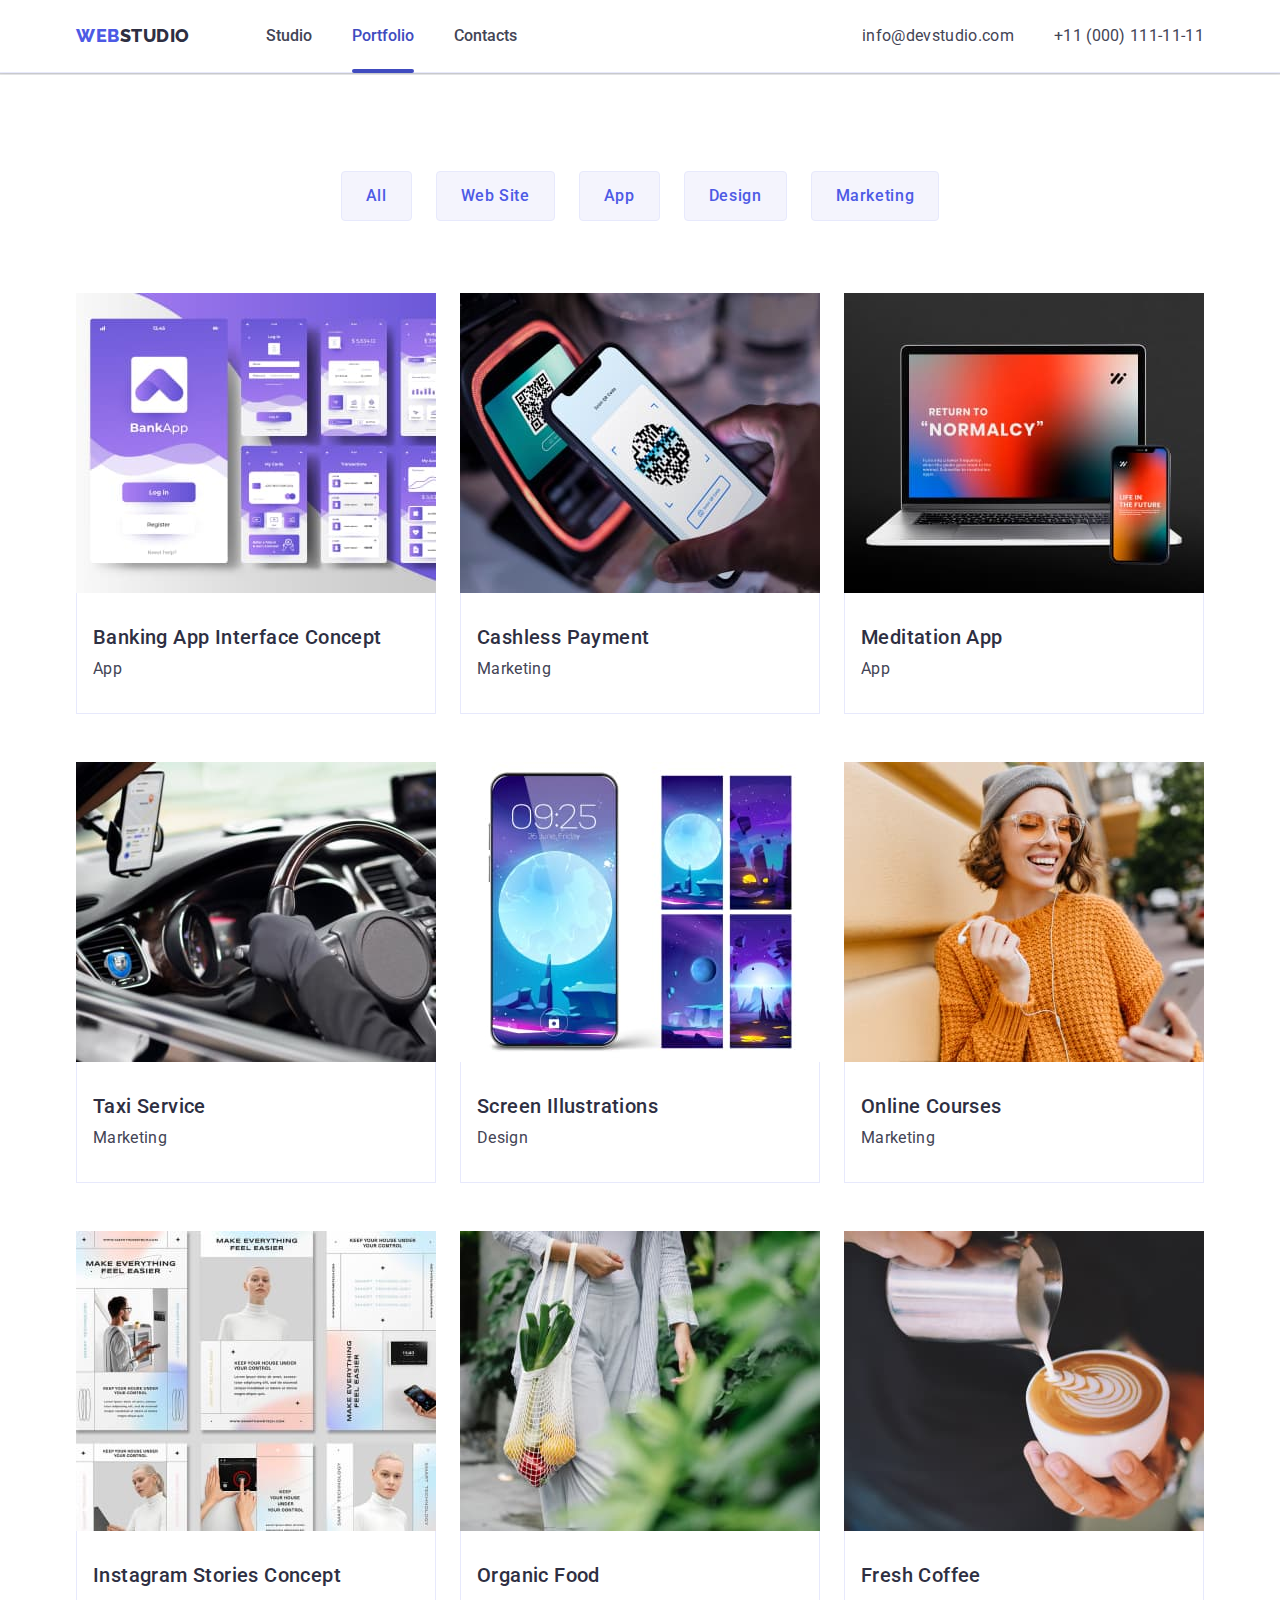
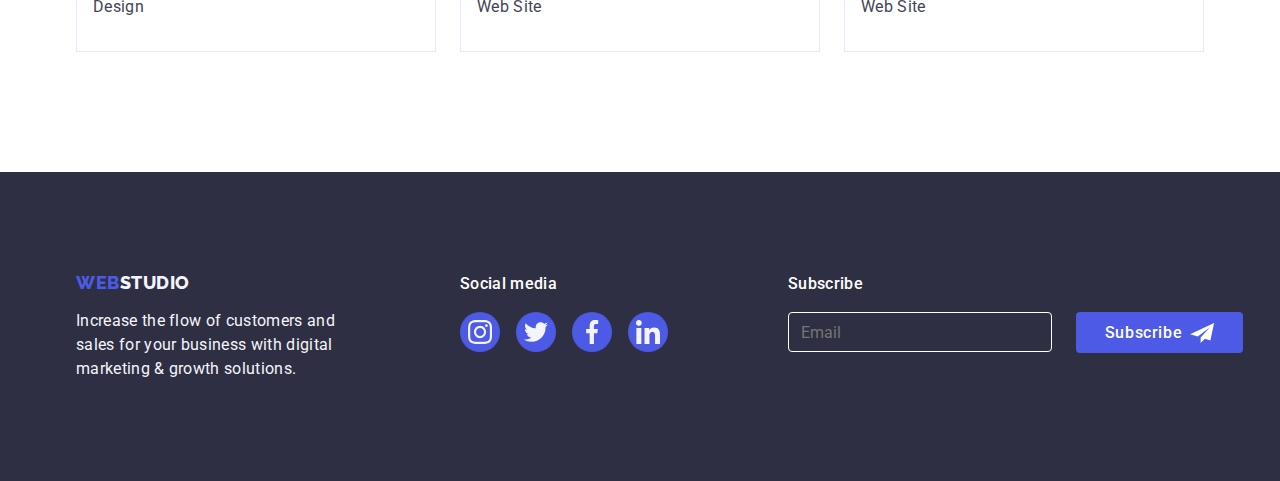
==== portfolio.html @ 3537a8ed "start" ====
<!DOCTYPE html>
<html lang="en">

<head>
    <meta charset="UTF-8">
    <meta http-equiv="X-UA-Compatible" content="IE=edge">
    <meta name="viewport" content="width=device-width, initial-scale=1.0">
    <title>Portfolio</title>
    <link rel="preconnect" href="https://fonts.googleapis.com">
    <link rel="preconnect" href="https://fonts.gstatic.com" crossorigin>
    <link href="https://fonts.googleapis.com/css2?family=Raleway:wght@800&family=Roboto:wght@400;500;700;900&display=swap"
        rel="stylesheet">
    <link  rel="stylesheet"
          href="https://cdnjs.cloudflare.com/ajax/libs/modern-normalize/1.1.0/modern-normalize.min.css">
    <link rel="stylesheet" href="./css/style.css">
</head>

<body class="body">

 
  <header class="header">
    <div class="container header-container">
      <nav class="nav">
        <a class="logo link" href="./index.html">Web<span class="logo-one">Studio</span></a>
        <ul class="menu list">
          <li>
            <a class="menu-link link" href="./index.html">Studio</a>
          </li>
          <li>
            <a class="menu-link link current-link " href="./portfolio.html">Portfolio</a>
          </li>
          <li>
            <a class="menu-link link" href="">Contacts</a>
          </li>
        </ul>
      </nav>
      <address class="adress m-left">
        <ul class="list menu">
          <li class="m-right">
            <a class="phone-number-mail link" href="mailto:info@devstudio.com">info@devstudio.com</a>
          </li>
          <li>
            <a class="phone-number-mail link" href="tel:+110001111111">+11 (000) 111-11-11</a>
          </li>
        </ul>
      </address>
    </div>
  </header>

  <main>
        
    <section class="portfolio">
        <div class="container ">
        <h1 hidden>blanc</h1>
        <ul class="list line-portfolio-one">
          <li>
            <button class="button-too" type="button">All</button>
          </li>
          <li>
           <button class="button-too" type="button">Web Site</button>
          </li>
          <li>
           <button class="button-too" type="button">App</button>
          </li>
          <li>
           <button class="button-too" type="button">Design</button>
          </li>
          <li>
           <button class="button-too" type="button">Marketing</button>
          </li> 
        </ul> 

        <ul class="list line-portfolio-too">
           <li>
             <a class="link portfolio-shadow portfolio-item"  href="">
              <div class="porfolio-wrapper">
               <img src="./images/portfolio/project-img1.jpg" alt="Banking App Interface Concept"
                width="360">
               <p class="overlay"> 14 Stylish and User-Friendly App Design Concepts · 
                                   Task Manager App · Calorie Tracker App · Exotic Fruit Ecommerce App ·
                                   Cloud Storage App</p>                                
              </div>
              <div class="card-portfolio">
               <h2 class="title-three">Banking App Interface Concept</h2>
               <p class="p-descriphion">App</p>
              </div>
             </a>
            </li>
           <li>
             <a class="link portfolio-shadow portfolio-item" href="">
              <div class="porfolio-wrapper">
               <img src="./images/portfolio/project-img2.jpg" alt="Cashless Payment" width="360">
               <p class="overlay"> 14 Stylish and User-Friendly App Design Concepts ·
                                   Task Manager App · Calorie Tracker App · Exotic Fruit Ecommerce App ·
                                   Cloud Storage App</p>
               </div>                     
               <div class="card-portfolio">
               <h2 class="title-three">Cashless Payment</h2>
               <p class="p-descriphion" >Marketing</p>
              </div>
             </a>
            </li>
            <li>
             <a class="link portfolio-shadow portfolio-item" href="">
              <div class="porfolio-wrapper">
               <img src="./images/portfolio/project-img3.jpg" alt="Meditation App" width="360">
              <p class="overlay"> 14 Stylish and User-Friendly App Design Concepts ·
                                  Task Manager App · Calorie Tracker App · Exotic Fruit Ecommerce App ·
                                  Cloud Storage App</p>
              </div>
              <div class="card-portfolio">
               <h2 class="title-three">Meditation App</h2>
               <p class="p-descriphion">App</p>
              </div>
             </a>
            </li>
            <li>
             <a class="link portfolio-shadow portfolio-item" href="">
              <div class="porfolio-wrapper">
               <img src="./images/portfolio/project-img4.jpg" alt="Taxi Service" width="360">
               <p class="overlay"> 14 Stylish and User-Friendly App Design Concepts ·
                                   Task Manager App · Calorie Tracker App · Exotic Fruit Ecommerce App ·
                                   Cloud Storage App</p>
              </div>
              <div class="card-portfolio">
               <h2 class="title-three">Taxi Service</h2>
               <p class="p-descriphion">Marketing</p>
              </div>
             </a>
            </li>
            <li>
             <a class="link portfolio-shadow portfolio-item" href="">
              <div class="porfolio-wrapper">
               <img src="./images/portfolio/project-img5.jpg" alt="Screen Illustrations" width="360">
               <p class="overlay">14 Stylish and User-Friendly App Design Concepts ·
                                  Task Manager App · Calorie Tracker App · Exotic Fruit Ecommerce App ·
                                  Cloud Storage App</p>
              </div>
              <div class="card-portfolio">
               <h2 class="title-three">Screen Illustrations</h2>
               <p class="p-descriphion">Design</p>
              </div>
             </a>
            </li>
            <li>
             <a class="link portfolio-shadow portfolio-item" href="">
              <div class="porfolio-wrapper">
               <img src="./images/portfolio/project-img6.jpg" alt="Online Courses" width="360">
               <p class="overlay">14 Stylish and User-Friendly App Design Concepts ·
                                 Task Manager App · Calorie Tracker App · Exotic Fruit Ecommerce App ·
                                 Cloud Storage App</p>
              </div>
              <div class="card-portfolio">
               <h2 class="title-three">Online Courses</h2>
               <p class="p-descriphion" >Marketing</p>
              </div>
             </a>
            </li >
            <li>
             <a class="link portfolio-shadow portfolio-item" href="">
              <div class="porfolio-wrapper">
               <img src="./images/portfolio/project-img7.jpg" alt="Instagram Stories Concept" width="360">
               <p class="overlay">14 Stylish and User-Friendly App Design Concepts ·
                                   Task Manager App · Calorie Tracker App · Exotic Fruit Ecommerce App ·
                                  Cloud Storage App</p>
              </div>
              <div class="card-portfolio">
               <h2 class="title-three">Instagram Stories Concept</h2>
               <p class="p-descriphion" >Design</p>
              </div>
             </a>
            </li>
            <li>
             <a class="link portfolio-shadow portfolio-item" href="">
              <div class="porfolio-wrapper">
               <img src="./images/portfolio/project-img8.jpg" alt="Organic Food" width="360">
               <p class="overlay">14 Stylish and User-Friendly App Design Concepts ·
                               Task Manager App · Calorie Tracker App · Exotic Fruit Ecommerce App ·
                               Cloud Storage App</p>
              </div>
              <div class="card-portfolio">
               <h2 class="title-three">Organic Food</h2>
               <p class="p-descriphion" >Web Site</p>
              </div>
             </a>
           </li>
           <li>
            <a class="link portfolio-shadow portfolio-item" href="">
             <div class="porfolio-wrapper">
              <img src="./images/portfolio/project-img9.jpg" alt="Fresh Coffee" width="360">
              <p class="overlay">14 Stylish and User-Friendly App Design Concepts ·
                Task Manager App · Calorie Tracker App · Exotic Fruit Ecommerce App ·
                Cloud Storage App</p>
              </div>
             <div class="card-portfolio">
              <h2 class="title-three">Fresh Coffee</h2>
              <p class="p-descriphion" >Web Site</p>
             </div>
            </a>
           </li>
      </ul>
      </div>
    </section>
  </main>

  <footer class="footer">
    <div class="container line-footer">
      <div class="m-footer">
        <a class="logo-footer link" href="./index.html">Web<span class="logo-too">Studio</span></a>
        <p class="p-footer">Increase the flow of customers and sales for your business with digital marketing & growth
          solutions. </p>
      </div>
      <div>
        <p class="p-footer-one">Social media</p>
        <ul class="list line m-footer-one">
          <li class="social-list-size">
            <a class="social-list-footer" href="">
              <svg class="color-icons-our-team" width="24" height="24">
                <use href="./images/icons.svg#instagram"></use>
              </svg>
            </a>
          </li>
          <li class="social-list-size">
            <a class="social-list-footer" href="">
              <svg class="color-icons-our-team" width="24" height="24">
                <use href="./images/icons.svg#twitter"></use>
              </svg>
            </a>
          </li>
          <li class="social-list-size">
            <a class="social-list-footer" href="">
              <svg class="color-icons-our-team" width="24" height="24">
                <use href="./images/icons.svg#facebook"></use>
              </svg>
            </a>
          </li>
          <li class="social-list-size">
            <a class="social-list-footer" href="">
              <svg class="color-icons-our-team" width="24" height="24">
                <use href="./images/icons.svg#linkedin"></use>
              </svg>
            </a>
          </li>
        </ul>
      </div>

      <div>
        <span class="p-footer-one">Subscribe</span>
        <form class="input-footer">
          <label>
            <input type="email"
                   name="user_email"
                   class="footer-form-input"
                   required minlength="2"
                   placeholder="Email">
           </label>
           <button type="submit" class="button-footer">Subscribe
             <svg class="icon-footer" width="24" height="20">
                <use href="./images/icons.svg#send"></use>
             </svg>
           </button>
          
        </form>
      </div>
    </div>
   </footer>

  </body>
</html>
---- css/style.css ----
:root {--color-one:#2e2f42;
       --color-too:#4d5ae5;
       --color-three:#ffffff;
       --color-four:#434455;
       --color-five:#f4f4fd;
       --color-six: #404bbf;
       --color-seven:#e7e9fc;
       --color-eight:#8e8f99;
       --color-nine:#31d0aa;
       --color-ten:#fcfcfc;
       --transition: 250ms cubic-bezier(0.4, 0, 0.2, 1);}

h1, h2,h3,p{margin-top:0;
            margin-bottom:0;}
ul{margin-top: 0;
   margin-bottom:0;
   padding-left: 0;}

.container{width:1158px;
           margin-left: auto;
           margin-right: auto;
           padding-left:15px;
           padding-right:15px;}

.visually-hidden {
        position: absolute;
        width: 1px;
        height: 1px;
        margin: -1px;
        border: 0;
        padding: 0;
        white-space: nowrap;
        clip-path: inset(100%);
        clip: rect(0 0 0 0);
        overflow: hidden;}

img{display: block;}
a{display: block;} 


body{ font-family:'Roboto',sans-serif;
       background-color: var(--color-three);
       color:var(--color-four);}
       
    

.list {list-style: none;}
.link {text-decoration: none;}


           
.line{display: flex;}

.line-portfolio-one {
       display: flex;
       align-items: center;
       justify-content: center;
       column-gap:24px ;
       margin-bottom:72px;}
.line-portfolio-too {
         display: flex;
         flex-wrap: wrap;
         row-gap: 48px;
         column-gap:24px;}



.p-descriphion{
      font-size:16px;
      line-height: 1.5;
      letter-spacing: 0.02em;
      color: var(--color-four);}
.width-element{width:calc((100% - 72px)/4);}       


 .header{ 
          border-bottom: 1px solid var(--color-seven);  
          box-shadow: 0px 2px 1px rgba(46, 47, 66, 0.08), 0px 1px 1px rgba(46, 47, 66, 0.16), 0px 1px 6px rgba(46, 47, 66, 0.08); 
          margin-bottom:2px;}
        

.header-container{display: flex; 
                  align-items: center;}
      
  
        
.nav{display: flex;
     align-items: center;} 
     
        
.logo{font-family:'Raleway',sans-serif; 
      font-weight: 800;
      font-size:18px;
      line-height:1.17;
      letter-spacing: 0.03em;
      text-transform: uppercase;
      color: var(--color-too);
      margin-right:76px; 
}
.logo-one{color: var(--color-one);}
.logo-too{color: var(--color-five);}


.menu{display: flex;
      align-items: center;
      column-gap: 40px;}


.menu-link {font-weight:500 ;
            font-size:16px;
            line-height: 1.5;
            letter-spacing: 0.02;
            padding-top: 24px; 
            padding-bottom: 24px;    
            position: relative;
            color: var(--color-four);
            transition: color var(--transition)}

.menu-link:hover,.menu-link:focus{ color: var(--color-six);}

.current-link{position: relative;
              color: var(--color-six);
              transition: color var(--transition);}

.current-link::after{content:'';
                  position: absolute;
                  left:0;
                  display: block;
                  width: 100%;
                  height: 4px;
                  bottom: -1px;
                  background-color: var(--color-six);
                  border-radius: 2px;
                  transition:transfotm color var(--color-six);}                


.adress{font-style: normal;
        align-items: center;}  


.phone-number-mail{font-size: 16px;
                   color: var(--color-four);
                   line-height: 1.5;
                   letter-spacing: 0.02em;
                   transition: color var(--transition);}
            

.phone-number-mail:hover,.phone-number-mail:focus{color:var(--color-six);}

.m-left{margin-left: auto;} 

.hero{
      padding-top: 188px;
      padding-bottom: 188px;
      background-image: linear-gradient(rgba(46, 47, 66, 0.7), rgba(46, 47, 66, 0.7)),
                        url('../images/people-office-hero.jpg');
      background-size: cover;
      background-repeat: no-repeat;
      background-position: center;
      background-color: rgba(46, 47, 66, 0.7);
      max-width: 1440px;
      margin: 0 auto;}
      
.title-one{
      font-weight: 700;
      font-size: 56px;
      line-height: 1.07;
      letter-spacing: 0.02em;
      text-align: center;
      color:var(--color-three);
      max-width:496px;
      margin: 0 auto ; 
      margin-bottom:48px;}

.button{font-family: 'Roboto', sans-serif;
        font-weight: 500;
        font-size: 16px;
        line-height: 1.5;
        letter-spacing:0.04em;
        cursor:pointer;
        background-color:var(--color-too);
        color: var(--color-three);
        min-width:169px;
        height:56px;
        display: block;
        margin: 0 auto;
        padding: 16px 32px 16px 32px;
        border: none;
        border-radius:4px;
        transition: background-color var(--transition);}

.button:hover,.button:focus{ background-color: var(--color-six);}              
                            
.card{background-color: var(--color-three);}
                             
.button-too {font-family:'Roboto',sans-serif;
         font-weight: 500;
         font-size: 16px;
         line-height: 1.5;
         letter-spacing: 0.04em;
         cursor: pointer;
         background-color: var(--color-five);
         color:var(--color-too);
         display: block;
         padding: 12px 24px 12px 24px;
         border: 1px solid var(--color-seven);
         border-radius: 4px;
         transition: color var(--transition),
                    background-color var(--transition),
                    border-color var(--transition),
                    box-shadow var(--transition);
         }
.button-too:hover,.button-too:focus{
      background-color:var(--color-six); 
      color: var(--color-three);
      border: 1px solid transparent;
      box-shadow: 0px 3px 1px rgba(0, 0, 0, 0.1), 0px 2px 1px rgba(0, 0, 0, 0.08), 0px 2px 2px rgba(0, 0, 0, 0.12);
       }         

.advantages{background-color:var(--color-three); 
             padding-top: 120px;
             padding-bottom: 120px;}

.what-are-we-doing{background-color: var(--color-three);
                   padding-bottom: 120px;}

.customers {background-color: var(--color-three);
            padding-top: 120px;
            padding-bottom: 120px;}


       
.our-team{background-color: var(--color-five);
          padding-top:120px; 
          padding-bottom:120px;}


.portfolio{background-color: var(--color-three);
           padding-top: 96px;
           padding-bottom: 120px;}


.card-emploers{
       display: block;
       padding-top: 32px; 
       padding-bottom: 32px; 
       text-align: center;
       justify-content:center;}  

.width {flex-basis:calc(100% - 3 * 24px)}
.emploer{
        background-color: var(--color-three);
        flex-basis:calc((100% - 3 * 24px)/4);
        border-radius: 0px 0px 4px 4px;
        box-shadow: 0px 1px 6px rgba(46, 47, 66, 0.08), 0px 1px 1px rgba(46, 47, 66, 0.16),
                    0px 2px 1px rgba(46, 47, 66, 0.08);
       }
.center{text-align:center;}
.center-icon{justify-content: center;}

.social-list-size{width: 40px;
                  height: 40px;}
.social-list{display:flex;
             height:100%;
             justify-content: center;
             align-items: center; 
             border-radius: 50%;
             background-color:var(--color-too);
             transition: background-color  var(--transition);}
.social-list:hover,.social-list:focus {background-color: var(--color-six);}
             
.color-icons-our-team {fill: var(--color-five);}


.icon-conteiner {
       display: flex;
       justify-content: center;
       align-items: center; 
       width: 264px;
       height: 112px;
       background-color: var(--color-five);
       border-radius: 4px;
       margin-bottom: 8px;}

 
.m-bottom {margin-bottom: 8px;}
.card-portfolio {
       padding-top: 32px;
       padding-bottom: 32px;
       padding-left: 16px;
       padding-right: 16px;
       border: 1px solid var(--color-seven);
       border-top: none;}
.portfolio-shadow{box-shadow:none;
                  transition:box-shadow var(--transition);} 

.portfolio-shadow:hover,.portfolio-shadow:focus{
        box-shadow: 0px 1px 6px rgba(46, 47, 66, 0.08), 0px 1px 1px rgba(46, 47, 66, 0.16), 0px 2px 1px rgba(46, 47, 66, 0.08); 
       
 } 

.porfolio-wrapper{position: relative;
                  overflow: hidden; } 
.overlay{position:absolute;
        left: 0;
        top: 0; 
        font-size: 16px;
        line-height: 1.5;
        letter-spacing: 0.02em;
        color: var(--color-five);
        text-align: center;
        width: 100%; 
        height: 100%;
        overflow:auto ;
        transform: translate(0,100%);
        transition: transform var(--transition);
        padding: 40px 32px;
        background-color: var(--color-too);} 

.portfolio-item:hover .overlay,.portfolio-item:focus .overlay{transform: translate(0,0);}

.title-too{font-weight:700;
      font-size: 36px;
      line-height: 1.1;
      letter-spacing: 0.02em;
      text-align: center;
      text-transform:capitalize;
      color:var(--color-one);
      margin-bottom:72px;}


.title-three {font-weight:500;
              font-size:20px;
              line-height: 1.2;
              letter-spacing: 0.02em;
              color:var(--color-one);
              margin-bottom:8px;}


.right-margin{justify-content:center;
              gap: 24px;}              
.customers-icon{
              display: flex;
              justify-content: center;
              align-items: center;
              gap: 24px;
              height: 100%;
              color: var(--color-eight);
              border: 1px solid var(--color-eight);
              border-radius: 4px;
              transition: border-color var(--transition),
                     color var(--transition);
       }  
                
.customers-icon:hover,.customers-icon:focus{color:var(--color-six);
                                            border-color:var(--color-six);}

.customers-icon-size{width: calc((100% - 120px) / 6);
                     height: 88px;}

.color-icons-customers{fill: var(--color-one);}                     
       

.footer{background-color:var(--color-one);
        padding-top: 100px;
        padding-bottom:100px;}

.p-footer{font-weight: 400;
          font-size: 16px;
          line-height: 1.5;
          letter-spacing: 0.02em;
          width:264px;
          color:var(--color-five);}

.line-footer {display: flex;
              align-items: baseline;
              gap:120px;}


.m-footer-one{gap: 16px;}
         
.p-footer-one{font-weight: 500;
              font-size: 16px;
              line-height: 1.5;
              letter-spacing: 0.02em;
              color: var(--color-three);
              margin-bottom:16px;
}         

.social-list-footer {
       display: flex;
       height: 100%;
       justify-content: center;
       align-items: center;
       border-radius: 50%;
       background-color: var(--color-too);
       transition: background-color var(--transition);
       }


.social-list-footer:hover,.social-list-footer:focus {background-color:var(--color-nine);}

.input-footer{display:flex;
              margin-top: 16px;
              column-gap: 24px; }

.logo-footer{font-family:'Raleway',sans-serif;
        font-weight: 800;
        font-size: 18px;
        line-height: 1.17;
        letter-spacing: 0.03em;
        text-transform: uppercase;
        color: var(--color-too);
        display:block;
        margin-bottom:16px;}

.footer-form-input {
        width: 264px; 
        height: 40px;
        border: 1px solid var(--color-three); 
        border-radius: 4px; 
        padding-left: 12px;
        outline: none;
        background-color: var(--color-one);
        color: var(--color-three);
         
 }


 .button-footer {
        font-family: 'Roboto', sans-serif;
        font-weight: 500;
        font-size: 16px;
        line-height: 1.5;
        letter-spacing: 0.04em;
        cursor: pointer;
        background-color: var(--color-too);
        color: var(--color-three);
        min-width: 167px;
        height: 41px;
        display:flex;
        justify-content: center;
        align-items: center;
        column-gap:8px;
        border: none;
        border-radius: 4px;
        transition: background-color var(--transition);}

.icon-footer{ fill:var(--color-three);}



.backdrop.is-hidden{opacity: 0;
                    visibility: hidden;
                    pointer-events: none;         

}

.backdrop{position: fixed;
          top: 0;
          left: 0;
          z-index: 100;
          width: 100%;
          height: 100%;
          background-color: rgba(46, 47, 66, 0.4);
          transition: opacity var(--transition), visibility var(--transition);

}

.modal{position: absolute;
       top:50%; 
       left:50%;
       transform: translate(-50%,-50%);
       width: 408px;
       min-height: 576px;
       padding: 72px 24px 24px 24px; 
       background-color:var(--color-ten);
       border-radius: 4px;
       box-shadow: 0px 1px 1px rgba(0, 0, 0, 0.14), 0px 1px 3px rgba(0, 0, 0, 0.12), 0px 2px 1px rgba(0, 0, 0, 0.2);
       transition: transform var(--transition);

}

.modal-close-button{display:flex;
                    position:absolute;
                    cursor: pointer;
                    top: 24px;
                    right: 24px; 
                    justify-content: center;
                    align-items: center;
                    background-color:var(--color-seven);                    
                    width: 24px;
                    height: 24px;
                    border: 1px solid rgba(0, 0, 0, 0.1);
                    border-radius: 50%;
                    padding: 0;
                    transition: var(--transition);
                    fill:var(--color-one);
                    transition: background-color var(--transition), border var(--transition);}           

.modal-close-button-icon{transition: fill var(--transition);}
.modal-close-button:hover, .modal-close-button:focus{background-color:var(--color-six);
                                                     border:none;}

.modal-close-button:hover .modal-close-button-icon,
.modal-close-button:focus{fill:var(--color-three);}


.p-modal{font-weight: 500;
         font-size: 16px;
         line-height: 1.5;
         letter-spacing: 0.02em;
         color: var(--color-one);
         margin-bottom: 16px; 
         margin-left: auto;
         margin-right: auto;  

}


.modal-form{display:flex;
            flex-direction: column; }

.modal-form-input{width:100%;
                  height: 40px;
                  border: 1px solid rgba(46, 47, 66, 0.4);
                  border-radius: 4px;
                  padding-left: 42px;
                  transition: border-color var(--transition);}


.modal-form-input:focus{outline: none;
       border-color: var(--color-too);}                  
                  
.modal-form-input-desk{
       display: block;
       font-size: 14;
       line-height: 1.2;
       margin-bottom: 8px;
       color: rgba(46, 47, 66, 0.4);
       
       
 }

.modal-form-field{margin-bottom: 12px;} 
.modal-form-input-wrapper{display: block;
       position: relative;}

.modal-form-input-icon{display: block;
       position: absolute;
       top: 50%; 
       transform: translate(0,-50%);
       left: 12px;
       width: 18px;  
       height: 24px;  
       fill: currentColor;
       transition: fill var(--transition);
}
 
.modal-form-input:focus+.modal-form-input-icon{fill: var(--color-too);}

.modal-form-message{width:100%;
                    height:120px;
                    padding: 10px 16px;
                    resize:none;
                    border: 1px solid rgba(46, 47, 66, 0.4);
                    color: rgba(46, 47, 66, 0.4);
                    border-radius: 4px;
                    transition: border-color var(--transition) color var(--transition);}

.modal-form-message:focus{outline:none;
                          border-color: var(--color-too);
                          color: var(--color-one);}


.modal-form-check-desc{display: flex;
                       font-size: 12px;
                       line-height: 1,2;
                       align-items: center;
                       margin-bottom: 20px; 

}                          
 .modal-form-check-desc::before{content:''; 
                                display: block; 
                                width:16px; 
                                height:16px; 
                                border:1px solid rgba(46, 47, 66, 0.4); 
                                border-radius:2px; 
                                cursor: pointer; 
                                margin-right:10px;} 




.modal-form-check{}

.modal-form-check:checked+.modal-form-check-desc::before{
        border-color: var(--color-six);
        background-color: var(--color-six);
        background-image: url('../images/checkbox.svg');
        background-size: contain;
        background-origin:border-box;
        outline: none;
       } 
 

.modal-form-submit {
          font-family: 'Roboto', sans-serif;
          font-weight: 500;
          font-size: 16px;
          line-height: 1.5;
          letter-spacing: 0.04em;
          cursor: pointer;
          background-color: var(--color-too);
          color: var(--color-three);
          min-width: 169px;
          height: 56px;
          display: block;
          margin: 0 auto;
          padding: 16px 32px 16px 32px;
          border: none;
          border-radius: 4px;
          transition: background-color var(--transition);}

 .modal-form-submit:hover,.button:focus {background-color: var(--color-six); }
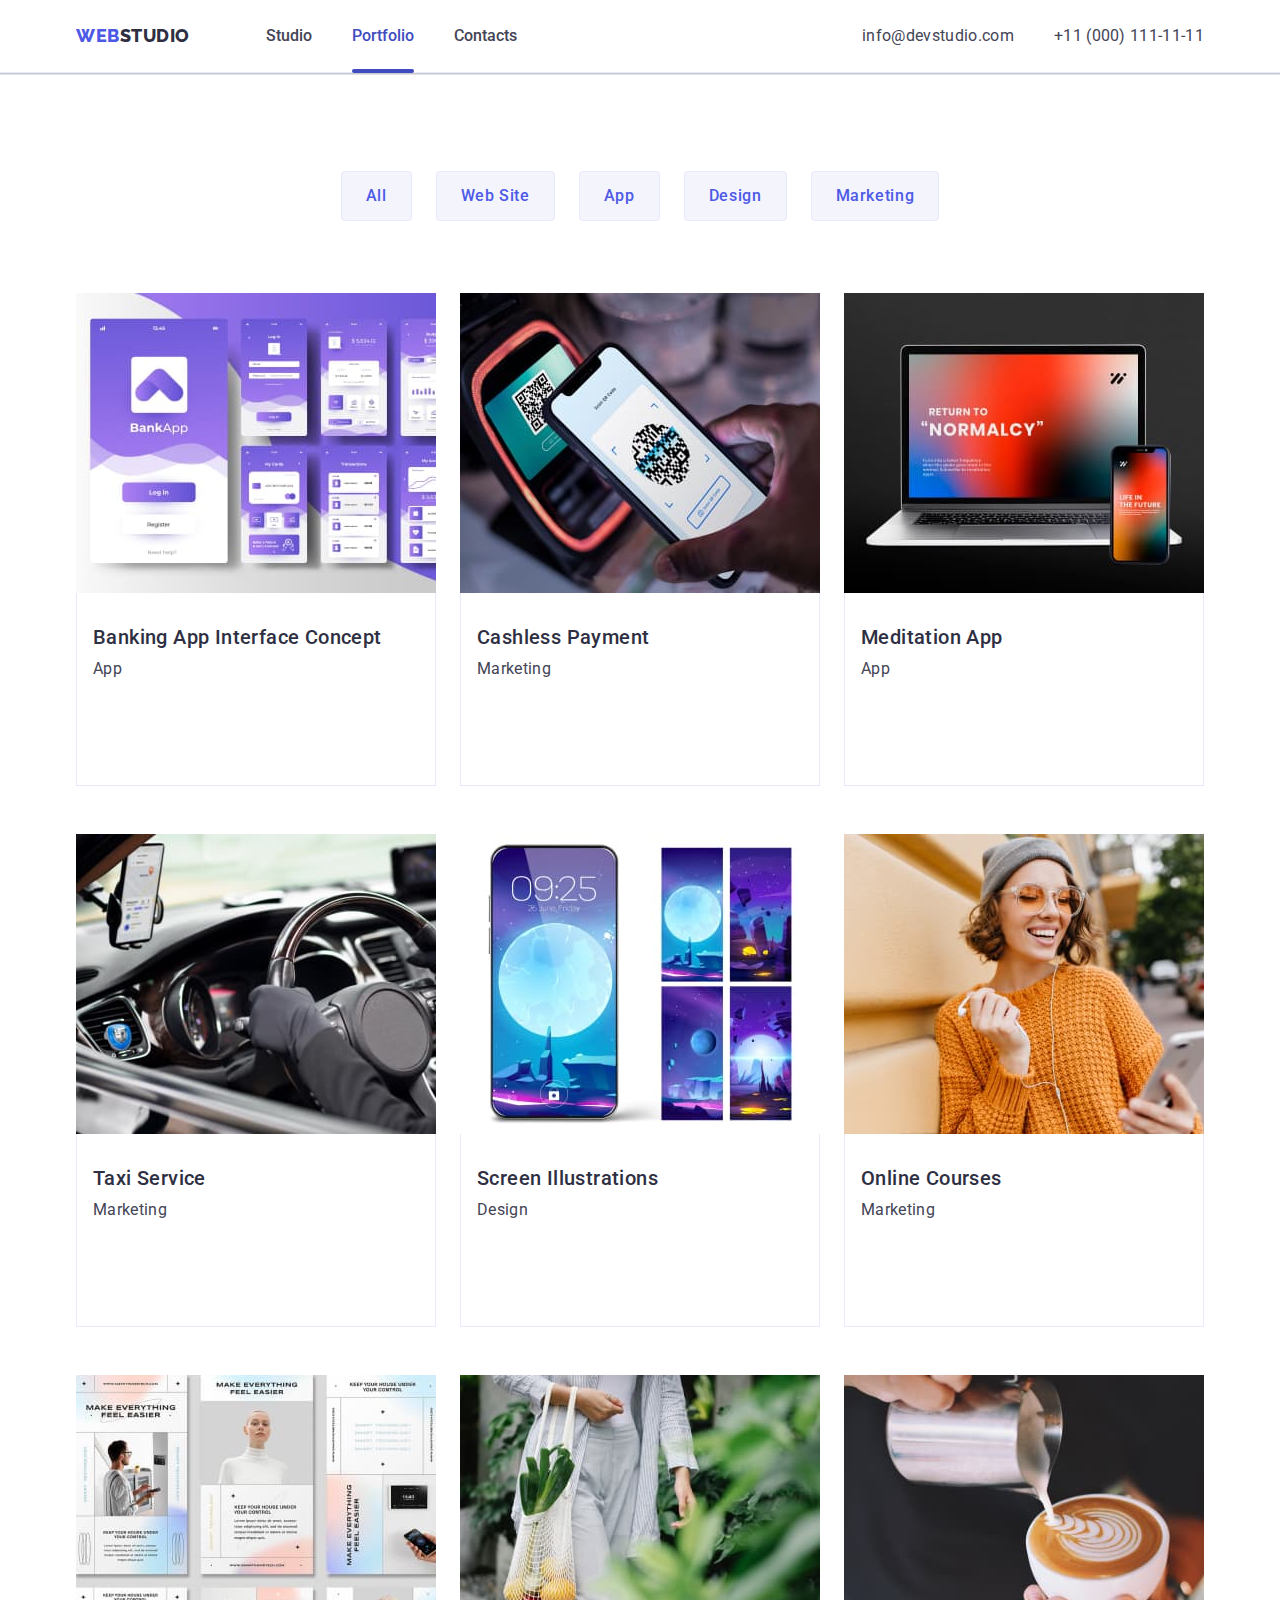
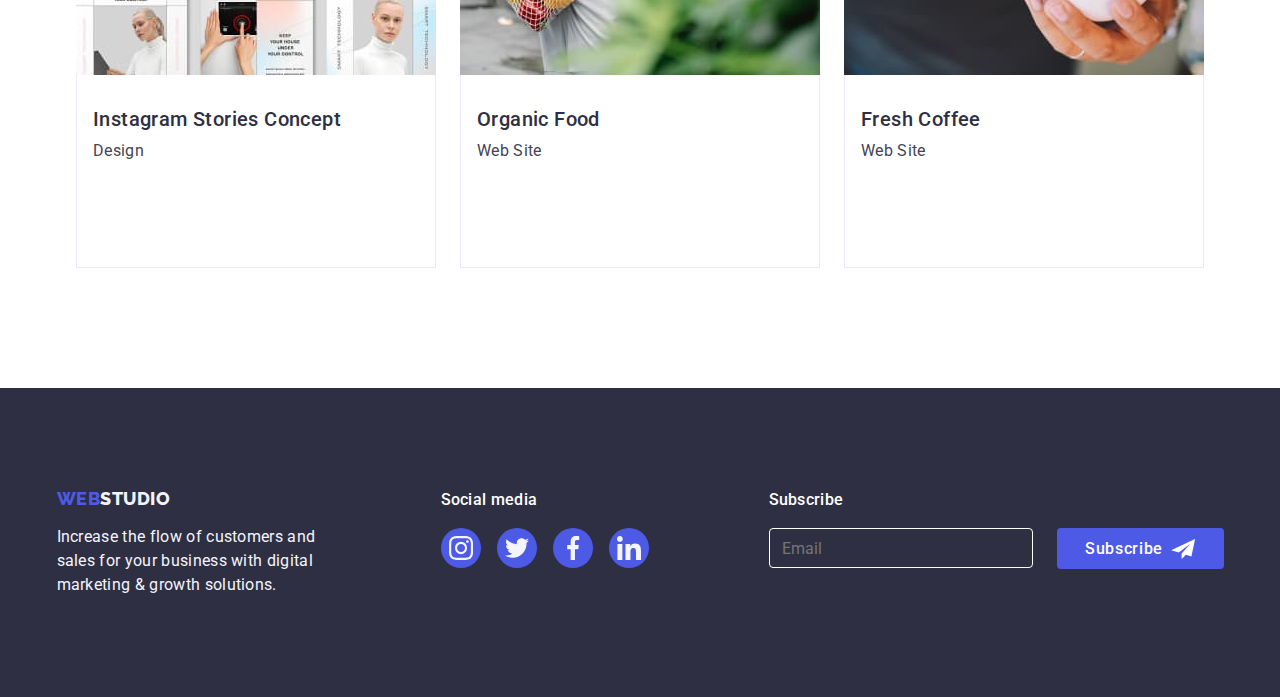
==== commit 9e95dc95: "start" ====
--- a/portfolio.html
+++ b/portfolio.html
@@ -34,16 +34,96 @@
           </li>
         </ul>
       </nav>
+
+    <button type="button" class="mobil-menu-open" data-menu-open>
+     <svg width="24" height="22">
+      <use href="./images/icons.svg#icon-mobile-menu"></use>
+    </svg>
+   </button>
+
+
+
+
       <address class="adress m-left">
-        <ul class="list menu">
-          <li class="m-right">
-            <a class="phone-number-mail link" href="mailto:info@devstudio.com">info@devstudio.com</a>
-          </li>
-          <li>
-            <a class="phone-number-mail link" href="tel:+110001111111">+11 (000) 111-11-11</a>
+        <ul class="list menu-adress">
+          <li>
+            <a class="mail link" href="mailto:info@devstudio.com">info@devstudio.com</a>
+          </li>
+          <li>
+            <a class="phone-number link" href="tel:+110001111111">+11 (000) 111-11-11</a>
           </li>
         </ul>
       </address>
+
+    <div class="mobil-menu is-open" data-menu>
+      <div class=" container mobil-container">
+        <button type="button" class="mobil-menu_close-btn" data-menu-close>
+          <svg class="modal-close-button-icon" width="24" height="24">
+            <use href="./images/icons.svg#close-modal"></use>
+          </svg>
+        </button>
+
+
+        <div class="line-mobil">
+        
+          <ul class="list">
+            <li>
+              <a class="link mobil-font " href="./index.html">Studio</a>
+            </li>
+            <li>
+              <a class="link  mobil-font-one" href="./portfolio.html">Portfolio</a>
+            </li>
+            <li>
+              <a class="link mobil-font" href="">Contacts</a>
+            </li>
+          </ul>
+        
+        
+          <ul class="list ">
+            <li>
+              <a class="phone-number-mail link mobil-font-one margin-fhone" href="tel:+110001111111">+11 (000) 111-11-11</a>
+            </li>
+            <li>
+              <a class="phone-number-mail link mobil-font-mail" href="mailto:info@devstudio.com">info@devstudio.com</a>
+            </li>
+          </ul>
+          <div>
+        
+            <ul class="list line-sosial-footer m-footer-mobile">
+              <li class="social-list-size">
+                <a class="social-list-footer" href="">
+                  <svg class="color-icons-our-team" width="24" height="24">
+                    <use href="./images/icons.svg#instagram"></use>
+                  </svg>
+                </a>
+              </li>
+              <li class="social-list-size">
+                <a class="social-list-footer" href="">
+                  <svg class="color-icons-our-team" width="24" height="24">
+                    <use href="./images/icons.svg#twitter"></use>
+                  </svg>
+                </a>
+              </li>
+              <li class="social-list-size">
+                <a class="social-list-footer" href="">
+                  <svg class="color-icons-our-team" width="24" height="24">
+                    <use href="./images/icons.svg#facebook"></use>
+                  </svg>
+                </a>
+              </li>
+              <li class="social-list-size">
+                <a class="social-list-footer" href="">
+                  <svg class="color-icons-our-team" width="24" height="24">
+                    <use href="./images/icons.svg#linkedin"></use>
+                  </svg>
+                </a>
+              </li>
+            </ul>
+          </div>
+        </div>
+
+
+
     </div>
   </header>
 
@@ -264,6 +344,6 @@
       </div>
     </div>
    </footer>
-
+     <script src="./js/menu.js"></script>
   </body>
 </html>--- a/css/style.css
+++ b/css/style.css
@@ -16,97 +16,1204 @@
    margin-bottom:0;
    padding-left: 0;}
 
-.container{width:1158px;
-           margin-left: auto;
-           margin-right: auto;
-           padding-left:15px;
-           padding-right:15px;}
 
 .visually-hidden {
+       position: absolute;
+       width: 1px;
+       height: 1px;
+       margin: -1px;
+       border: 0;
+       padding: 0;
+       white-space: nowrap;
+       clip-path: inset(100%);
+       clip: rect(0 0 0 0);
+       overflow: hidden;}
+
+img {display: block;}
+
+a {display: block;}
+
+ 
+
+body {
+       font-family: 'Roboto', sans-serif;
+       background-color: var(--color-three);
+       color: var(--color-four);}
+
+
+
+.list {list-style: none;}
+
+.link {text-decoration: none;}
+
+
+/* .container {
+       padding-left: 15px;
+       padding-right: 15px;
+       margin-left: auto;
+       margin-right: auto;
+} */
+
+.header {
+       border-bottom: 1px solid var(--color-seven);
+       box-shadow: 0px 2px 1px rgba(46, 47, 66, 0.08), 0px 1px 1px rgba(46, 47, 66, 0.16), 0px 1px 6px rgba(46, 47, 66, 0.08);
+       margin-bottom: 2px;
+}
+
+
+.header-container {
+       display: flex;
+       justify-content: space-between;
+       align-items: center;} 
+
+.logo {
+       font-family: 'Raleway', sans-serif;
+       font-weight: 800;
+       font-size: 18px;
+       line-height: 1.17;
+       letter-spacing: 0.03em;
+       text-transform: uppercase;
+       color: var(--color-too);
+       margin-right: 76px;
+}
+
+.logo-one {
+       color: var(--color-one);
+}
+
+.logo-too {
+       color: var(--color-five);
+}
+
+
+.p-descriphion {
+        font-size: 16px;
+        line-height: 1.5;
+        letter-spacing: 0.02em;
+        color: var(--color-four);
+ }
+
+
+
+
+
+.title-one {
+       font-weight: 700;
+       font-size: 56px;
+       line-height: 1.07;
+       letter-spacing: 0.02em;
+       text-align: center;
+       color: var(--color-three);
+       max-width: 496px;
+       margin: 0 auto;
+       margin-bottom: 48px;
+}
+
+.title-too {
+       font-weight: 700;
+       font-size: 36px;
+       line-height: 1.1;
+       letter-spacing: 0.02em;
+       text-align: center;
+       text-transform: capitalize;
+       color: var(--color-one);
+       margin-bottom: 72px;
+}
+
+
+.title-three {
+       font-weight: 500;
+       font-size: 20px;
+       line-height: 1.2;
+       letter-spacing: 0.02em;
+       color: var(--color-one);
+       margin-bottom: 8px;
+}
+
+
+.button {
+       font-family: 'Roboto', sans-serif;
+       font-weight: 500;
+       font-size: 16px;
+       line-height: 1.5;
+       letter-spacing: 0.04em;
+       cursor: pointer;
+       background-color: var(--color-too);
+       color: var(--color-three);
+       min-width: 169px;
+       height: 56px;
+       display: block;
+       margin: 0 auto;
+       padding: 16px 32px 16px 32px;
+       border: none;
+       border-radius: 4px;
+       transition: background-color var(--transition);
+}
+
+.button:hover,
+.button:focus {
+       background-color: var(--color-six);
+}
+
+
+.button-too {
+       font-family: 'Roboto', sans-serif;
+       font-weight: 500;
+       font-size: 16px;
+       line-height: 1.5;
+       letter-spacing: 0.04em;
+       cursor: pointer;
+       background-color: var(--color-five);
+       color: var(--color-too);
+       display: block;
+       padding: 12px 24px 12px 24px;
+       border: 1px solid var(--color-seven);
+       border-radius: 4px;
+       transition: color var(--transition),
+              background-color var(--transition),
+
+              border-color var(--transition),
+              box-shadow var(--transition);
+}
+
+.button-too:hover,
+.button-too:focus {
+       background-color: var(--color-six);
+       color: var(--color-three);
+       border: 1px solid transparent;
+       box-shadow: 0px 3px 1px rgba(0, 0, 0, 0.1), 0px 2px 1px rgba(0, 0, 0, 0.08), 0px 2px 2px rgba(0, 0, 0, 0.12);
+}
+
+
+.button-footer {
+       font-family: 'Roboto', sans-serif;
+       font-weight: 500;
+       font-size: 16px;
+       line-height: 1.5;
+       letter-spacing: 0.04em;
+       cursor: pointer;
+       background-color: var(--color-too);
+       color: var(--color-three);
+       min-width: 167px;
+       height: 41px;
+       display: flex;
+       justify-content: center;
+       align-items: center;
+       column-gap: 8px;
+       border: none;
+       border-radius: 4px;
+       transition: background-color var(--transition);
+}
+
+
+
+.customers-icon {
+       display: flex;
+       justify-content: center;
+       align-items: center;
+       gap: 24px;
+       height: 100%;
+       color: var(--color-eight);
+       border: 1px solid var(--color-eight);
+       border-radius: 4px;
+       transition: border-color var(--transition),
+              color var(--transition);
+}
+
+.customers-icon:hover,
+.customers-icon:focus {
+       color: var(--color-six);
+       border-color: var(--color-six);
+}
+
+.customers-icon-size {
+       width: calc((100% - 120px) / 6);
+       height: 88px;
+}
+
+.color-icons-customers {
+       fill: var(--color-one);
+}
+
+.logo-footer {
+       font-family: 'Raleway', sans-serif;
+       font-weight: 800;
+       font-size: 18px;
+       line-height: 1.17;
+       letter-spacing: 0.03em;
+       text-transform: uppercase;
+       color: var(--color-too);
+       display: block;
+       margin-bottom: 16px;}
+
+.p-footer {
+       font-weight: 400;
+       font-size: 16px;
+       line-height: 1.5;
+       letter-spacing: 0.02em;
+       /* width: 264px; */
+       color: var(--color-five);}
+
+
+ 
+
+
+
+/* start mediascreen */
+
+@media screen and (max-width:767px) {
+       .menu {display: none;}
+       .adress {display: none;}
+       .menu-link {display: none;}
+
+}
+
+@media screen and (min-width:768px) {
+       
+.mobil-menu-open { display: none;}
+}
+
+
+@media screen and (min-device-pixel-ratio:2) and (max-width:767px),
+screen and (min-resolution:192dpi) and (max-width:767px),
+screen and (min-resolution: 2dppx) and (max-width:767px) {
+
+       .hero {
+               padding-top: 188px; 
+               padding-bottom: 188px;
+               background-image: linear-gradient(rgba(46, 47, 66, 0.7), rgba(46, 47, 66, 0.7)),
+                     url('../images/mobil/dark-bg.jpg');
+               background-size: cover;
+               background-repeat: no-repeat;
+               background-position: center;
+               background-color: rgba(46, 47, 66, 0.7);
+               max-width: 768px;
+               margin: 0 auto;
+       }
+} 
+
+@media screen and (min-device-pixel-ratio:2) and (max-width:1157px),
+screen and (min-resolution:192dpi) and (max-width:1157px),
+screen and (min-resolution: 2dppx) and (max-width:1157px) {
+
+       .hero {
+              padding-top: 188px;
+              padding-bottom: 188px;
+              background-image: linear-gradient(rgba(46, 47, 66, 0.7), rgba(46, 47, 66, 0.7)),
+                     url('../images/tablet/dark-bg.jpg');
+              background-size: cover;
+              background-repeat: no-repeat;
+              background-position: center;
+              background-color: rgba(46, 47, 66, 0.7);
+              max-width: 1157px;
+              margin: 0 auto;
+       }
+}
+
+
+
+@media screen and (min-width:428px) {
+
+.container { width: 428px;
+             padding-left:15px ;
+             padding-right: 15px;
+             margin: 0 auto;}       
+
+.header-container {          
+                   padding-top: 24px;
+                   padding-bottom: 24px;              
+                                      } 
+               
+                                      
+.mobil-container {
+       position: relative;
+       padding-left: 40px; 
+       padding-top: 86px;
+       padding-bottom: 8px;
+       margin: 0 auto;
+       
+       
+}
+.p-descriphion{margin-bottom: 72px;}
+
+.mobil-menu {
+       position: fixed;
+       width: 100%;
+       height: 100%;
+       top: 0;
+       left: 0;
+       z-index: 1000;
+       background-color: var(--color-five);
+       opacity: 1;
+       visibility: visible;
+       pointer-events: auto;
+}
+
+.is-open {
+       opacity: 0;
+       visibility: hidden;
+       pointer-events: 0;
+}
+
+.mobil-menu-open{background-color: transparent;
+                 border: none;
+                 padding: 0; }
+
+
+
+.margin-fhone{margin-top:284px;} 
+
+.margin-footer-mobile{margin-top:48px;}
+
+.mobil-font {
+         font-size: 36px;
+         font-family: Roboto;
+         font-style: normal;
+         font-weight: 700;
+         line-height: 1.11;
+         letter-spacing: 0.72px;
+         text-transform: capitalize;
+         color: var(--color-one);
+         margin-bottom: 40px;}
+
+.mobil-font-one {
+       font-size: 36px;
+       font-family: Roboto;
+       font-style: normal;
+       font-weight: 700;
+       line-height: 1.11;
+       letter-spacing: 0.72px;
+       text-transform: capitalize;
+       color: var(--color-six);
+       margin-bottom: 40px;
+}
+
+
+.mobil-font-mail{ font-family: Roboto;
+                  font-size: 20px;
+                  font-style: normal;
+                  font-weight: 500;
+                  line-height: 1.2;
+                  letter-spacing: 0.4px;
+                  color: var(--color-four);
+                  margin-top:40px;
+                  margin-bottom:8px;}
+
+         
+
+.line-one{flex-direction: column;
+          display:flex; }
+.line {
+       flex-direction: row;
+       display: flex;}
+       
+.line-sosial-footer{flex-direction: row;
+       display: flex;
+       justify-content: space-between;
+}      
+
+ 
+ .icon-conteiner{display: none;}
+ .advantages{padding-top:96px ;}
+ .what-are-we-doing{display: none;}
+ 
+  
+
+.mobil-menu_close-btn {
         position: absolute;
-        width: 1px;
-        height: 1px;
-        margin: -1px;
-        border: 0;
+        top: 24px;
+        right: 24px;
+        background-color: transparent;
+        border: none;
         padding: 0;
-        white-space: nowrap;
-        clip-path: inset(100%);
-        clip: rect(0 0 0 0);
-        overflow: hidden;}
-
-img{display: block;}
-a{display: block;} 
-
-
-body{ font-family:'Roboto',sans-serif;
+        line-height: 0;
+ }
+
+ 
+ .line-mobil {
+       display: flex;
+       flex-direction: column;
+       
+}  
+ 
+.our-team {
+       background-color: var(--color-five);
+       padding-top: 120px;
+       padding-bottom: 120px; 
+}
+.card-emploers {
+       display: block;
+       padding-top: 32px;
+       padding-bottom: 32px;
+       text-align: center;
+       justify-content: center;
+}
+
+.width {
+       flex-basis: calc(100% - 3 * 24px)
+}
+
+.emploer {
        background-color: var(--color-three);
-       color:var(--color-four);}
+        flex-basis: calc((100% - 3 * 24px)/4); 
+       border-radius: 0px 0px 4px 4px;
+       box-shadow: 0px 1px 6px rgba(46, 47, 66, 0.08), 0px 1px 1px rgba(46, 47, 66, 0.16),
+              0px 2px 1px rgba(46, 47, 66, 0.08);
+}
+
+
+.im-center{ margin: 0 auto;}
+
+
+.center {
+       text-align: center;
+}
+
+.center-icon {
+       justify-content: center;
+}
+
+.center {
+       text-align: center;
+}
+
+
+
+.right-margin {
+       justify-content: center;
+       gap: 24px;
+}
+
+.social-list-size {
+       width: 40px;
+       height: 40px;
+}
+
+.social-list {
+       display: flex;
+       height: 100%;
+       justify-content: center;
+       align-items: center;
+       border-radius: 50%;
+       background-color: var(--color-too);
+       transition: background-color var(--transition);
+}
+
+.social-list:hover,
+.social-list:focus {
+       background-color: var(--color-six);
+}
+
+.color-icons-our-team {
+       fill: var(--color-five);
+}
+
+
+.customers {
+       background-color: var(--color-three);
+       padding-top: 120px;
+       padding-bottom: 120px;
+}
+.line-customers {
+       display: flex;
+       flex-wrap: wrap;
+       row-gap: 48px;
+       column-gap: 56px;
+
+}
+
+
+.customers-icon-size {
+       width: calc((100% - 96px) / 2);
+       height: 88px;
+}
+
+.color-icons-customers {
+       fill: var(--color-one);
+}
+
+
+.footer {
+       background-color: var(--color-one);
+       padding-top: 100px;
+       padding-bottom: 100px;
+}
+
+  .p-footer { width: 264px;}
        
-    
-
-.list {list-style: none;}
-.link {text-decoration: none;}
-
-
-           
-.line{display: flex;}
+
+.line-footer {
+       flex-direction: column;
+       display: flex;
+       justify-content: center;
+       align-items: center;
+       gap: 40px;
+}
+
+
+.m-footer-one {
+       gap: 16px;
+}
+
+ .p-footer-one {
+       font-weight: 500;
+       font-size: 16px;
+       line-height: 1.5;
+       letter-spacing: 0.02em;
+       color: var(--color-three);
+       margin-bottom: 16px; 
+       
+}
+
+.social-list-footer {
+       display: flex;
+       height: 100%;
+       justify-content: center;
+       align-items: center;
+       border-radius: 50%;
+       background-color: var(--color-too);
+       transition: background-color var(--transition);
+}
+
+
+.social-list-footer:hover,
+.social-list-footer:focus {
+       background-color: var(--color-nine);
+}
+
+.input-footer {flex-direction: column;
+       display: flex;
+       margin-top: 16px;
+       align-items: 24px;
+       row-gap: 24px;}
+
+  
+       
+
+
+.footer-form-input {
+       width: 396px;
+       height: 40px;
+       border: 1px solid var(--color-three);
+       border-radius: 4px;
+       padding-left: 12px;
+       outline: none;
+       background-color: var(--color-one);
+       color: var(--color-three);
+}
+
+.button-footer {width:77px;
+                margin: 0 auto;}
+
+.p-footer-one{align-items: center;}                
+
+.icon-footer {
+       fill: var(--color-three);
+}
+
+
+
+
+
+
+.portfolio {
+       background-color: var(--color-three);
+       padding-top: 96px;
+       padding-bottom: 120px;
+}
 
 .line-portfolio-one {
        display: flex;
+       flex-wrap: wrap ;
        align-items: center;
        justify-content: center;
-       column-gap:24px ;
-       margin-bottom:72px;}
+       column-gap: 24px;
+       margin-bottom: 72px;
+}
+
+.card-portfolio {
+       padding-top: 32px;
+       padding-bottom: 32px;
+       padding-left: 16px;
+       padding-right: 16px;
+       border: 1px solid var(--color-seven);
+       border-top: none;
+}
+
+.portfolio-shadow {
+       box-shadow: none;
+       transition: box-shadow var(--transition);
+}
+
+.portfolio-shadow:hover,
+.portfolio-shadow:focus {
+       box-shadow: 0px 1px 6px rgba(46, 47, 66, 0.08), 0px 1px 1px rgba(46, 47, 66, 0.16), 0px 2px 1px rgba(46, 47, 66, 0.08);
+
+}
+
+.porfolio-wrapper {
+       position: relative;
+       overflow: hidden;
+}
+
+.overlay {
+       position: absolute;
+       left: 0;
+       top: 0;
+       font-size: 16px;
+       line-height: 1.5;
+       letter-spacing: 0.02em;
+       color: var(--color-five);
+       text-align: center;
+       width: 100%;
+       height: 100%;
+       overflow: auto;
+       transform: translate(0, 100%);
+       transition: transform var(--transition);
+       padding: 40px 32px;
+       background-color: var(--color-too);
+}
+
+.portfolio-item:hover .overlay,
+.portfolio-item:focus .overlay {
+       transform: translate(0, 0);
+}
+
+
+
+
+
+
+
+
+
+.backdrop.is-hidden {
+       opacity: 0;
+       visibility: hidden;
+       pointer-events: none;
+
+}
+
+.backdrop {
+       position: fixed;
+       top: 0;
+       left: 0;
+       z-index: 100;
+       width: 100%;
+       height: 100%;
+       background-color: rgba(46, 47, 66, 0.4);
+       transition: opacity var(--transition), visibility var(--transition);
+       overflow-y: scroll;
+
+}
+
+.modal {
+       position: absolute;
+       top: 50%;
+       left: 50%;
+       transform: translate(-50%, -50%);
+       width: 408px;
+       min-height: 576px;
+       padding: 72px 24px 24px 24px;
+       background-color: var(--color-ten);
+       border-radius: 4px;
+       box-shadow: 0px 1px 1px rgba(0, 0, 0, 0.14), 0px 1px 3px rgba(0, 0, 0, 0.12), 0px 2px 1px rgba(0, 0, 0, 0.2);
+       transition: transform var(--transition);
+
+}
+
+.modal-close-button {
+       display: flex;
+       position: absolute;
+       cursor: pointer;
+       top: 24px;
+       right: 24px;
+       justify-content: center;
+       align-items: center;
+       background-color: var(--color-seven);
+       width: 24px;
+       height: 24px;
+       border: 1px solid rgba(0, 0, 0, 0.1);
+       border-radius: 50%;
+       padding: 0;
+       transition: var(--transition);
+       fill: var(--color-one);
+       transition: background-color var(--transition), border var(--transition);
+}
+
+.modal-close-button-icon {
+       transition: fill var(--transition);
+}
+
+.modal-close-button:hover,
+.modal-close-button:focus {
+       background-color: var(--color-six);
+       border: none;
+}
+
+.modal-close-button:hover .modal-close-button-icon,
+.modal-close-button:focus {
+       fill: var(--color-three);
+}
+
+
+.p-modal {
+       font-weight: 500;
+       font-size: 16px;
+       line-height: 1.5;
+       letter-spacing: 0.02em;
+       color: var(--color-one);
+       margin-bottom: 16px;
+       margin-left: auto;
+       margin-right: auto;
+
+}
+
+
+.modal-form {
+       display: flex;
+       flex-direction: column;
+}
+
+.modal-form-input {
+       width: 100%;
+       height: 40px;
+       border: 1px solid rgba(46, 47, 66, 0.4);
+       border-radius: 4px;
+       padding-left: 42px;
+       transition: border-color var(--transition);
+}
+
+
+.modal-form-input:focus {
+       outline: none;
+       border-color: var(--color-too);
+}
+
+.modal-form-input-desk {
+       display: block;
+       font-size: 14;
+       line-height: 1.2;
+       margin-bottom: 8px;
+       color: rgba(46, 47, 66, 0.4);
+
+
+}
+
+.modal-form-field {
+       margin-bottom: 12px;
+}
+
+.modal-form-input-wrapper {
+       display: block;
+       position: relative;
+}
+
+.modal-form-input-icon {
+       display: block;
+       position: absolute;
+       top: 50%;
+       transform: translate(0, -50%);
+       left: 12px;
+       width: 18px;
+       height: 24px;
+       fill: currentColor;
+       transition: fill var(--transition);
+}
+
+.modal-form-input:focus+.modal-form-input-icon {
+       fill: var(--color-too);
+}
+
+.modal-form-message {
+       width: 100%;
+       height: 120px;
+       padding: 10px 16px;
+       resize: none;
+       border: 1px solid rgba(46, 47, 66, 0.4);
+       color: rgba(46, 47, 66, 0.4);
+       border-radius: 4px;
+       transition: border-color var(--transition) color var(--transition);
+}
+
+.modal-form-message:focus {
+       outline: none;
+       border-color: var(--color-too);
+       color: var(--color-one);
+}
+
+
+.modal-form-check-desc {
+       display: flex;
+       font-size: 12px;
+       line-height: 1, 2;
+       align-items: center;
+       margin-bottom: 20px;
+
+}
+
+.modal-form-check-desc::before {
+       content: '';
+       display: block;
+       width: 16px;
+       height: 16px;
+       border: 1px solid rgba(46, 47, 66, 0.4);
+       border-radius: 2px;
+       cursor: pointer;
+       margin-right: 10px;
+}
+
+
+
+
+.modal-form-check {}
+
+.modal-form-check:checked+.modal-form-check-desc::before {
+       border-color: var(--color-six);
+       background-color: var(--color-six);
+       background-image: url('../images/checkbox.svg');
+       background-size: contain;
+       background-origin: border-box;
+       outline: none;
+}
+
+
+.modal-form-submit {
+       font-family: 'Roboto', sans-serif;
+       font-weight: 500;
+       font-size: 16px;
+       line-height: 1.5;
+       letter-spacing: 0.04em;
+       cursor: pointer;
+       background-color: var(--color-too);
+       color: var(--color-three);
+       min-width: 169px;
+       height: 56px;
+       display: block;
+       margin: 0 auto;
+       padding: 16px 32px 16px 32px;
+       border: none;
+       border-radius: 4px;
+       transition: background-color var(--transition);
+}
+
+.modal-form-submit:hover,
+.button:focus {
+       background-color: var(--color-six);}
+
+}
+
+
+
+
+
+
+
+
+              
+ 
+
+ @media screen and (min-width:768px) { 
+
+ 
+
+.container {
+       width: 768px;
+       padding-left: 15px;
+       padding-right: 15px;
+       margin: 0 auto;
+}
+
+ .header-container {
+       padding-top: 0px;
+       padding-bottom:0px;
+} 
+
+.nav { display: flex;
+       align-items: center;
+}
+
+
+
+
+.menu { 
+       display: flex;
+       align-items: center;
+       column-gap: 40px;
+}
+
+
+.menu-link {
+       font-weight: 500;
+       font-size: 16px;
+       line-height: 1.5;
+       letter-spacing: 0.02;
+       padding-top: 24px;
+       padding-bottom: 24px;
+       position: relative;
+       color: var(--color-four);
+       transition: color var(--transition)
+}
+
+.menu-link:hover,
+.menu-link:focus {
+       color: var(--color-six);
+}
+
+.current-link {
+       position: relative;
+       color: var(--color-six);
+       transition: color var(--transition);
+}
+
+.current-link::after {
+       content: '';
+       position: absolute;
+       left: 0;
+       display: block;
+       width: 100%;
+       height: 4px;
+       bottom: -1px;
+       background-color: var(--color-six);
+       border-radius: 2px;
+       transition: transfotm color var(--color-six);
+}
+
+
+.adress {       
+       font-style: normal;
+       align-items: center;
+       margin-left: auto;
+}
+
+.menu-adress{flex-direction: column;
+             display: flex;
+             align-items: center;
+             column-gap: 40px;
+
+
+}
+
+.mail {
+       font-size: 16px;
+       color: var(--color-four);
+       line-height: 1.5;
+       letter-spacing: 0.02em;
+       transition: color var(--transition);
+} 
+
+
+.mail:hover,.mail:focus {color: var(--color-six);}
+
+
+ .phone-number {
+       font-size: 16px;
+       color: var(--color-four);
+       line-height: 1.5;
+       letter-spacing: 0.02em;
+       transition: color var(--transition);
+}
+
+
+.phone-number:hover,.phone-number:focus {color: var(--color-six);} 
+
+
+
+                
+.line-advantages {
+       display: flex;
+       flex-wrap: wrap;
+       column-gap: 24px;
+       row-gap: 72px;
+}
+
+.width-element {
+       width: calc((100% - 24px)/2);
+       justify-content: center;
+       gap: 24px;
+}
+
+
+
+.line {
+       flex-direction: row;
+       display: flex;
+}
+
+.line-one {
+       flex-direction: row;
+       display: flex;
+       flex-wrap: wrap; 
+       gap:24px; 
+}
+
+.line-customers {
+       display: flex;
+}
+
+ 
+.customers {
+       background-color: var(--color-three);
+       padding-top: 120px;
+       padding-bottom: 120px;
+}
+
+
+
+
+
+
+.customers-icon-size {
+       width: calc((100% - 112px) / 3);
+       height: 88px;
+}
+
+
+.line-portfolio-one {
+       display: flex;
+       align-items: center;
+       justify-content: center;
+       column-gap: 24px;
+       margin-bottom: 72px;
+}
+
 .line-portfolio-too {
-         display: flex;
-         flex-wrap: wrap;
-         row-gap: 48px;
-         column-gap:24px;}
-
-
-
-.p-descriphion{
-      font-size:16px;
-      line-height: 1.5;
-      letter-spacing: 0.02em;
-      color: var(--color-four);}
-.width-element{width:calc((100% - 72px)/4);}       
-
-
- .header{ 
-          border-bottom: 1px solid var(--color-seven);  
-          box-shadow: 0px 2px 1px rgba(46, 47, 66, 0.08), 0px 1px 1px rgba(46, 47, 66, 0.16), 0px 1px 6px rgba(46, 47, 66, 0.08); 
-          margin-bottom:2px;}
-        
-
-.header-container{display: flex; 
-                  align-items: center;}
-      
-  
+       display: flex;
+       flex-wrap: wrap;
+       row-gap: 48px;
+       column-gap: 24px;
+}
+
+.m-left {
+       margin-left: auto;
+}
+
+
+
+
+
+
+
+
+
+.card {
+       background-color: var(--color-three);
+}
+
+.advantages {
+       background-color: var(--color-three);
+       padding-top: 120px;
+       padding-bottom: 120px;
+       padding-left: 16px;
+       padding-right: 16px;
+}
+
+
+
+
+
+
+.portfolio-item:focus .overlay {
+       transform: translate(0, 0);
+}
+
+
+.m-footer-one {
+       gap: 16px;
+}
+
+.footer-form-input {
+       width: 264px;
+       height: 40px;
+       border: 1px solid var(--color-three);
+       border-radius: 4px;
+       padding-left: 12px;
+       outline: none;
+       background-color: var(--color-one);
+       color: var(--color-three);
+}
+.input-footer {
+       flex-direction: row;
+       display: flex;
+       margin-top: 16px;
+       column-gap: 24px;
+}
+
+}
+
+
+
+
+
+
+
+
+
+
+
+
+
+
+
+
+
+
+@media screen and (min-width:1158px) {
+
+       .container {width: 1158px;
+                   margin-left: auto;
+                   margin-right: auto;
+                   } 
+
+.header-container {
+       padding-top: 0;
+       padding-bottom: 0;}
+
+.line {flex-direction: row;
+       display: flex;}
+
+.advantages {
+       background-color: var(--color-three);
+       padding-top: 120px;
+       padding-bottom: 120px;
+}
+.line-one{flex-direction: row;
+          display:flex;}
+
+.line-customers{display:flex;}
+  .hero {
+        padding-top: 188px; 
+        padding-bottom: 188px; 
+        background-image: linear-gradient(rgba(46, 47, 66, 0.7), rgba(46, 47, 66, 0.7)),
+              url('../images/people-office-hero.jpg');
+        background-size: cover; 
+        background-repeat: no-repeat; 
+        background-position: center; 
+        background-color: rgba(46, 47, 66, 0.7); 
+        max-width: 1440px;
+        margin: 0 auto;}   
+
+
+
+
+.width-element{width: calc((100% - 72px)/4);
+               justify-content: center;
+               gap: 24px; }       
+
+ 
         
 .nav{display: flex;
      align-items: center;} 
      
-        
-.logo{font-family:'Raleway',sans-serif; 
-      font-weight: 800;
-      font-size:18px;
-      line-height:1.17;
-      letter-spacing: 0.03em;
-      text-transform: uppercase;
-      color: var(--color-too);
-      margin-right:76px; 
-}
-.logo-one{color: var(--color-one);}
-.logo-too{color: var(--color-five);}
-
-
-.menu{display: flex;
+         
+
+
+ .menu{display: flex;
       align-items: center;
-      column-gap: 40px;}
-
-
-.menu-link {font-weight:500 ;
+      column-gap: 40px;} 
+
+
+ .menu-link {font-weight:500 ;
             font-size:16px;
             line-height: 1.5;
             letter-spacing: 0.02;
@@ -114,9 +1221,16 @@
             padding-bottom: 24px;    
             position: relative;
             color: var(--color-four);
-            transition: color var(--transition)}
-
-.menu-link:hover,.menu-link:focus{ color: var(--color-six);}
+            transition: color var(--transition)} */
+
+ .menu-link:hover,.menu-link:focus{ color: var(--color-six);}  
+
+
+ 
+
+
+
+
 
 .current-link{position: relative;
               color: var(--color-six);
@@ -137,492 +1251,90 @@
 .adress{font-style: normal;
         align-items: center;}  
 
-
-.phone-number-mail{font-size: 16px;
-                   color: var(--color-four);
-                   line-height: 1.5;
-                   letter-spacing: 0.02em;
-                   transition: color var(--transition);}
-            
-
-.phone-number-mail:hover,.phone-number-mail:focus{color:var(--color-six);}
+.menu-adress {
+       flex-direction: row;
+       display: flex;
+       align-items: center;
+       column-gap: 40px;}
+
+.line-advantages{display:flex;
+                 flex-wrap: nowrap;
+                 column-gap: 24px; }
+
+.customers-icon-size {
+       width: calc((100% - 120px) / 6);
+       height: 88px;}
+
+
+.line-portfolio-one {
+       display: flex;
+       align-items: center;
+       justify-content: center;
+       column-gap: 24px;
+       margin-bottom: 72px;
+}
+
+.line-portfolio-too {
+       display: flex;
+       flex-wrap: wrap;
+       row-gap: 48px;
+       column-gap: 24px;
+}
 
 .m-left{margin-left: auto;} 
 
-.hero{
-      padding-top: 188px;
-      padding-bottom: 188px;
-      background-image: linear-gradient(rgba(46, 47, 66, 0.7), rgba(46, 47, 66, 0.7)),
-                        url('../images/people-office-hero.jpg');
-      background-size: cover;
-      background-repeat: no-repeat;
-      background-position: center;
-      background-color: rgba(46, 47, 66, 0.7);
-      max-width: 1440px;
-      margin: 0 auto;}
-      
-.title-one{
-      font-weight: 700;
-      font-size: 56px;
-      line-height: 1.07;
-      letter-spacing: 0.02em;
-      text-align: center;
-      color:var(--color-three);
-      max-width:496px;
-      margin: 0 auto ; 
-      margin-bottom:48px;}
-
-.button{font-family: 'Roboto', sans-serif;
-        font-weight: 500;
-        font-size: 16px;
-        line-height: 1.5;
-        letter-spacing:0.04em;
-        cursor:pointer;
-        background-color:var(--color-too);
-        color: var(--color-three);
-        min-width:169px;
-        height:56px;
-        display: block;
-        margin: 0 auto;
-        padding: 16px 32px 16px 32px;
-        border: none;
-        border-radius:4px;
-        transition: background-color var(--transition);}
-
-.button:hover,.button:focus{ background-color: var(--color-six);}              
+  .right-margin {
+        justify-content: center;
+        gap: 24px;
+ }  
+
+
+ 
+ 
+  
+
+
                             
 .card{background-color: var(--color-three);}
                              
-.button-too {font-family:'Roboto',sans-serif;
-         font-weight: 500;
-         font-size: 16px;
-         line-height: 1.5;
-         letter-spacing: 0.04em;
-         cursor: pointer;
-         background-color: var(--color-five);
-         color:var(--color-too);
-         display: block;
-         padding: 12px 24px 12px 24px;
-         border: 1px solid var(--color-seven);
-         border-radius: 4px;
-         transition: color var(--transition),
-                    background-color var(--transition),
-                    border-color var(--transition),
-                    box-shadow var(--transition);
-         }
-.button-too:hover,.button-too:focus{
-      background-color:var(--color-six); 
-      color: var(--color-three);
-      border: 1px solid transparent;
-      box-shadow: 0px 3px 1px rgba(0, 0, 0, 0.1), 0px 2px 1px rgba(0, 0, 0, 0.08), 0px 2px 2px rgba(0, 0, 0, 0.12);
-       }         
-
 .advantages{background-color:var(--color-three); 
              padding-top: 120px;
              padding-bottom: 120px;}
 
+
+ .icon-conteiner {
+        display: flex;
+        justify-content: center;
+        align-items: center;
+        width: 264px;
+        height: 112px;
+        background-color: var(--color-five);
+        border-radius: 4px;
+        margin-bottom: 8px;
+ }
+
 .what-are-we-doing{background-color: var(--color-three);
                    padding-bottom: 120px;}
 
-.customers {background-color: var(--color-three);
-            padding-top: 120px;
-            padding-bottom: 120px;}
-
-
-       
-.our-team{background-color: var(--color-five);
-          padding-top:120px; 
-          padding-bottom:120px;}
-
-
-.portfolio{background-color: var(--color-three);
-           padding-top: 96px;
-           padding-bottom: 120px;}
-
-
-.card-emploers{
-       display: block;
-       padding-top: 32px; 
-       padding-bottom: 32px; 
-       text-align: center;
-       justify-content:center;}  
-
-.width {flex-basis:calc(100% - 3 * 24px)}
-.emploer{
-        background-color: var(--color-three);
-        flex-basis:calc((100% - 3 * 24px)/4);
-        border-radius: 0px 0px 4px 4px;
-        box-shadow: 0px 1px 6px rgba(46, 47, 66, 0.08), 0px 1px 1px rgba(46, 47, 66, 0.16),
-                    0px 2px 1px rgba(46, 47, 66, 0.08);
-       }
-.center{text-align:center;}
-.center-icon{justify-content: center;}
-
-.social-list-size{width: 40px;
-                  height: 40px;}
-.social-list{display:flex;
-             height:100%;
-             justify-content: center;
-             align-items: center; 
-             border-radius: 50%;
-             background-color:var(--color-too);
-             transition: background-color  var(--transition);}
-.social-list:hover,.social-list:focus {background-color: var(--color-six);}
-             
-.color-icons-our-team {fill: var(--color-five);}
-
-
-.icon-conteiner {
-       display: flex;
-       justify-content: center;
-       align-items: center; 
-       width: 264px;
-       height: 112px;
-       background-color: var(--color-five);
-       border-radius: 4px;
-       margin-bottom: 8px;}
-
- 
-.m-bottom {margin-bottom: 8px;}
-.card-portfolio {
-       padding-top: 32px;
-       padding-bottom: 32px;
-       padding-left: 16px;
-       padding-right: 16px;
-       border: 1px solid var(--color-seven);
-       border-top: none;}
-.portfolio-shadow{box-shadow:none;
-                  transition:box-shadow var(--transition);} 
-
-.portfolio-shadow:hover,.portfolio-shadow:focus{
-        box-shadow: 0px 1px 6px rgba(46, 47, 66, 0.08), 0px 1px 1px rgba(46, 47, 66, 0.16), 0px 2px 1px rgba(46, 47, 66, 0.08); 
-       
- } 
-
-.porfolio-wrapper{position: relative;
-                  overflow: hidden; } 
-.overlay{position:absolute;
-        left: 0;
-        top: 0; 
-        font-size: 16px;
-        line-height: 1.5;
-        letter-spacing: 0.02em;
-        color: var(--color-five);
-        text-align: center;
-        width: 100%; 
-        height: 100%;
-        overflow:auto ;
-        transform: translate(0,100%);
-        transition: transform var(--transition);
-        padding: 40px 32px;
-        background-color: var(--color-too);} 
-
-.portfolio-item:hover .overlay,.portfolio-item:focus .overlay{transform: translate(0,0);}
-
-.title-too{font-weight:700;
-      font-size: 36px;
-      line-height: 1.1;
-      letter-spacing: 0.02em;
-      text-align: center;
-      text-transform:capitalize;
-      color:var(--color-one);
-      margin-bottom:72px;}
-
-
-.title-three {font-weight:500;
-              font-size:20px;
-              line-height: 1.2;
-              letter-spacing: 0.02em;
-              color:var(--color-one);
-              margin-bottom:8px;}
-
-
-.right-margin{justify-content:center;
-              gap: 24px;}              
-.customers-icon{
-              display: flex;
-              justify-content: center;
-              align-items: center;
-              gap: 24px;
-              height: 100%;
-              color: var(--color-eight);
-              border: 1px solid var(--color-eight);
-              border-radius: 4px;
-              transition: border-color var(--transition),
-                     color var(--transition);
-       }  
-                
-.customers-icon:hover,.customers-icon:focus{color:var(--color-six);
-                                            border-color:var(--color-six);}
-
-.customers-icon-size{width: calc((100% - 120px) / 6);
-                     height: 88px;}
-
-.color-icons-customers{fill: var(--color-one);}                     
-       
-
-.footer{background-color:var(--color-one);
-        padding-top: 100px;
-        padding-bottom:100px;}
-
-.p-footer{font-weight: 400;
-          font-size: 16px;
-          line-height: 1.5;
-          letter-spacing: 0.02em;
-          width:264px;
-          color:var(--color-five);}
-
-.line-footer {display: flex;
-              align-items: baseline;
-              gap:120px;}
-
-
-.m-footer-one{gap: 16px;}
-         
-.p-footer-one{font-weight: 500;
-              font-size: 16px;
-              line-height: 1.5;
-              letter-spacing: 0.02em;
-              color: var(--color-three);
-              margin-bottom:16px;
-}         
-
-.social-list-footer {
-       display: flex;
-       height: 100%;
-       justify-content: center;
-       align-items: center;
-       border-radius: 50%;
-       background-color: var(--color-too);
-       transition: background-color var(--transition);
-       }
-
-
-.social-list-footer:hover,.social-list-footer:focus {background-color:var(--color-nine);}
-
-.input-footer{display:flex;
-              margin-top: 16px;
-              column-gap: 24px; }
-
-.logo-footer{font-family:'Raleway',sans-serif;
-        font-weight: 800;
-        font-size: 18px;
-        line-height: 1.17;
-        letter-spacing: 0.03em;
-        text-transform: uppercase;
-        color: var(--color-too);
-        display:block;
-        margin-bottom:16px;}
-
-.footer-form-input {
-        width: 264px; 
-        height: 40px;
-        border: 1px solid var(--color-three); 
-        border-radius: 4px; 
-        padding-left: 12px;
-        outline: none;
-        background-color: var(--color-one);
-        color: var(--color-three);
-         
- }
-
-
- .button-footer {
-        font-family: 'Roboto', sans-serif;
-        font-weight: 500;
-        font-size: 16px;
-        line-height: 1.5;
-        letter-spacing: 0.04em;
-        cursor: pointer;
-        background-color: var(--color-too);
-        color: var(--color-three);
-        min-width: 167px;
-        height: 41px;
-        display:flex;
-        justify-content: center;
-        align-items: center;
-        column-gap:8px;
-        border: none;
-        border-radius: 4px;
-        transition: background-color var(--transition);}
-
-.icon-footer{ fill:var(--color-three);}
-
-
-
-.backdrop.is-hidden{opacity: 0;
-                    visibility: hidden;
-                    pointer-events: none;         
-
-}
-
-.backdrop{position: fixed;
-          top: 0;
-          left: 0;
-          z-index: 100;
-          width: 100%;
-          height: 100%;
-          background-color: rgba(46, 47, 66, 0.4);
-          transition: opacity var(--transition), visibility var(--transition);
-
-}
-
-.modal{position: absolute;
-       top:50%; 
-       left:50%;
-       transform: translate(-50%,-50%);
-       width: 408px;
-       min-height: 576px;
-       padding: 72px 24px 24px 24px; 
-       background-color:var(--color-ten);
-       border-radius: 4px;
-       box-shadow: 0px 1px 1px rgba(0, 0, 0, 0.14), 0px 1px 3px rgba(0, 0, 0, 0.12), 0px 2px 1px rgba(0, 0, 0, 0.2);
-       transition: transform var(--transition);
-
-}
-
-.modal-close-button{display:flex;
-                    position:absolute;
-                    cursor: pointer;
-                    top: 24px;
-                    right: 24px; 
-                    justify-content: center;
-                    align-items: center;
-                    background-color:var(--color-seven);                    
-                    width: 24px;
-                    height: 24px;
-                    border: 1px solid rgba(0, 0, 0, 0.1);
-                    border-radius: 50%;
-                    padding: 0;
-                    transition: var(--transition);
-                    fill:var(--color-one);
-                    transition: background-color var(--transition), border var(--transition);}           
-
-.modal-close-button-icon{transition: fill var(--transition);}
-.modal-close-button:hover, .modal-close-button:focus{background-color:var(--color-six);
-                                                     border:none;}
-
-.modal-close-button:hover .modal-close-button-icon,
-.modal-close-button:focus{fill:var(--color-three);}
-
-
-.p-modal{font-weight: 500;
-         font-size: 16px;
-         line-height: 1.5;
-         letter-spacing: 0.02em;
-         color: var(--color-one);
-         margin-bottom: 16px; 
-         margin-left: auto;
-         margin-right: auto;  
-
-}
-
-
-.modal-form{display:flex;
-            flex-direction: column; }
-
-.modal-form-input{width:100%;
-                  height: 40px;
-                  border: 1px solid rgba(46, 47, 66, 0.4);
-                  border-radius: 4px;
-                  padding-left: 42px;
-                  transition: border-color var(--transition);}
-
-
-.modal-form-input:focus{outline: none;
-       border-color: var(--color-too);}                  
-                  
-.modal-form-input-desk{
-       display: block;
-       font-size: 14;
-       line-height: 1.2;
-       margin-bottom: 8px;
-       color: rgba(46, 47, 66, 0.4);
-       
-       
- }
-
-.modal-form-field{margin-bottom: 12px;} 
-.modal-form-input-wrapper{display: block;
-       position: relative;}
-
-.modal-form-input-icon{display: block;
-       position: absolute;
-       top: 50%; 
-       transform: translate(0,-50%);
-       left: 12px;
-       width: 18px;  
-       height: 24px;  
-       fill: currentColor;
-       transition: fill var(--transition);
-}
- 
-.modal-form-input:focus+.modal-form-input-icon{fill: var(--color-too);}
-
-.modal-form-message{width:100%;
-                    height:120px;
-                    padding: 10px 16px;
-                    resize:none;
-                    border: 1px solid rgba(46, 47, 66, 0.4);
-                    color: rgba(46, 47, 66, 0.4);
-                    border-radius: 4px;
-                    transition: border-color var(--transition) color var(--transition);}
-
-.modal-form-message:focus{outline:none;
-                          border-color: var(--color-too);
-                          color: var(--color-one);}
-
-
-.modal-form-check-desc{display: flex;
-                       font-size: 12px;
-                       line-height: 1,2;
-                       align-items: center;
-                       margin-bottom: 20px; 
-
-}                          
- .modal-form-check-desc::before{content:''; 
-                                display: block; 
-                                width:16px; 
-                                height:16px; 
-                                border:1px solid rgba(46, 47, 66, 0.4); 
-                                border-radius:2px; 
-                                cursor: pointer; 
-                                margin-right:10px;} 
-
-
-
-
-.modal-form-check{}
-
-.modal-form-check:checked+.modal-form-check-desc::before{
-        border-color: var(--color-six);
-        background-color: var(--color-six);
-        background-image: url('../images/checkbox.svg');
-        background-size: contain;
-        background-origin:border-box;
-        outline: none;
-       } 
- 
-
-.modal-form-submit {
-          font-family: 'Roboto', sans-serif;
-          font-weight: 500;
-          font-size: 16px;
-          line-height: 1.5;
-          letter-spacing: 0.04em;
-          cursor: pointer;
-          background-color: var(--color-too);
-          color: var(--color-three);
-          min-width: 169px;
-          height: 56px;
-          display: block;
-          margin: 0 auto;
-          padding: 16px 32px 16px 32px;
-          border: none;
-          border-radius: 4px;
-          transition: background-color var(--transition);}
-
- .modal-form-submit:hover,.button:focus {background-color: var(--color-six); }
-
-
-
+.portfolio-item:focus .overlay{transform: translate(0,0);} 
+
+
+.line-footer {
+       flex-direction: row;
+       display: flex;
+       align-items: baseline;
+       gap: 120px;
+}
+
+
+.m-footer-one {
+       gap: 16px;
+}
+
+
+.input-footer {flex-direction: row;
+       display: flex;
+       margin-top: 16px;
+       column-gap: 24px;
+}
+}
